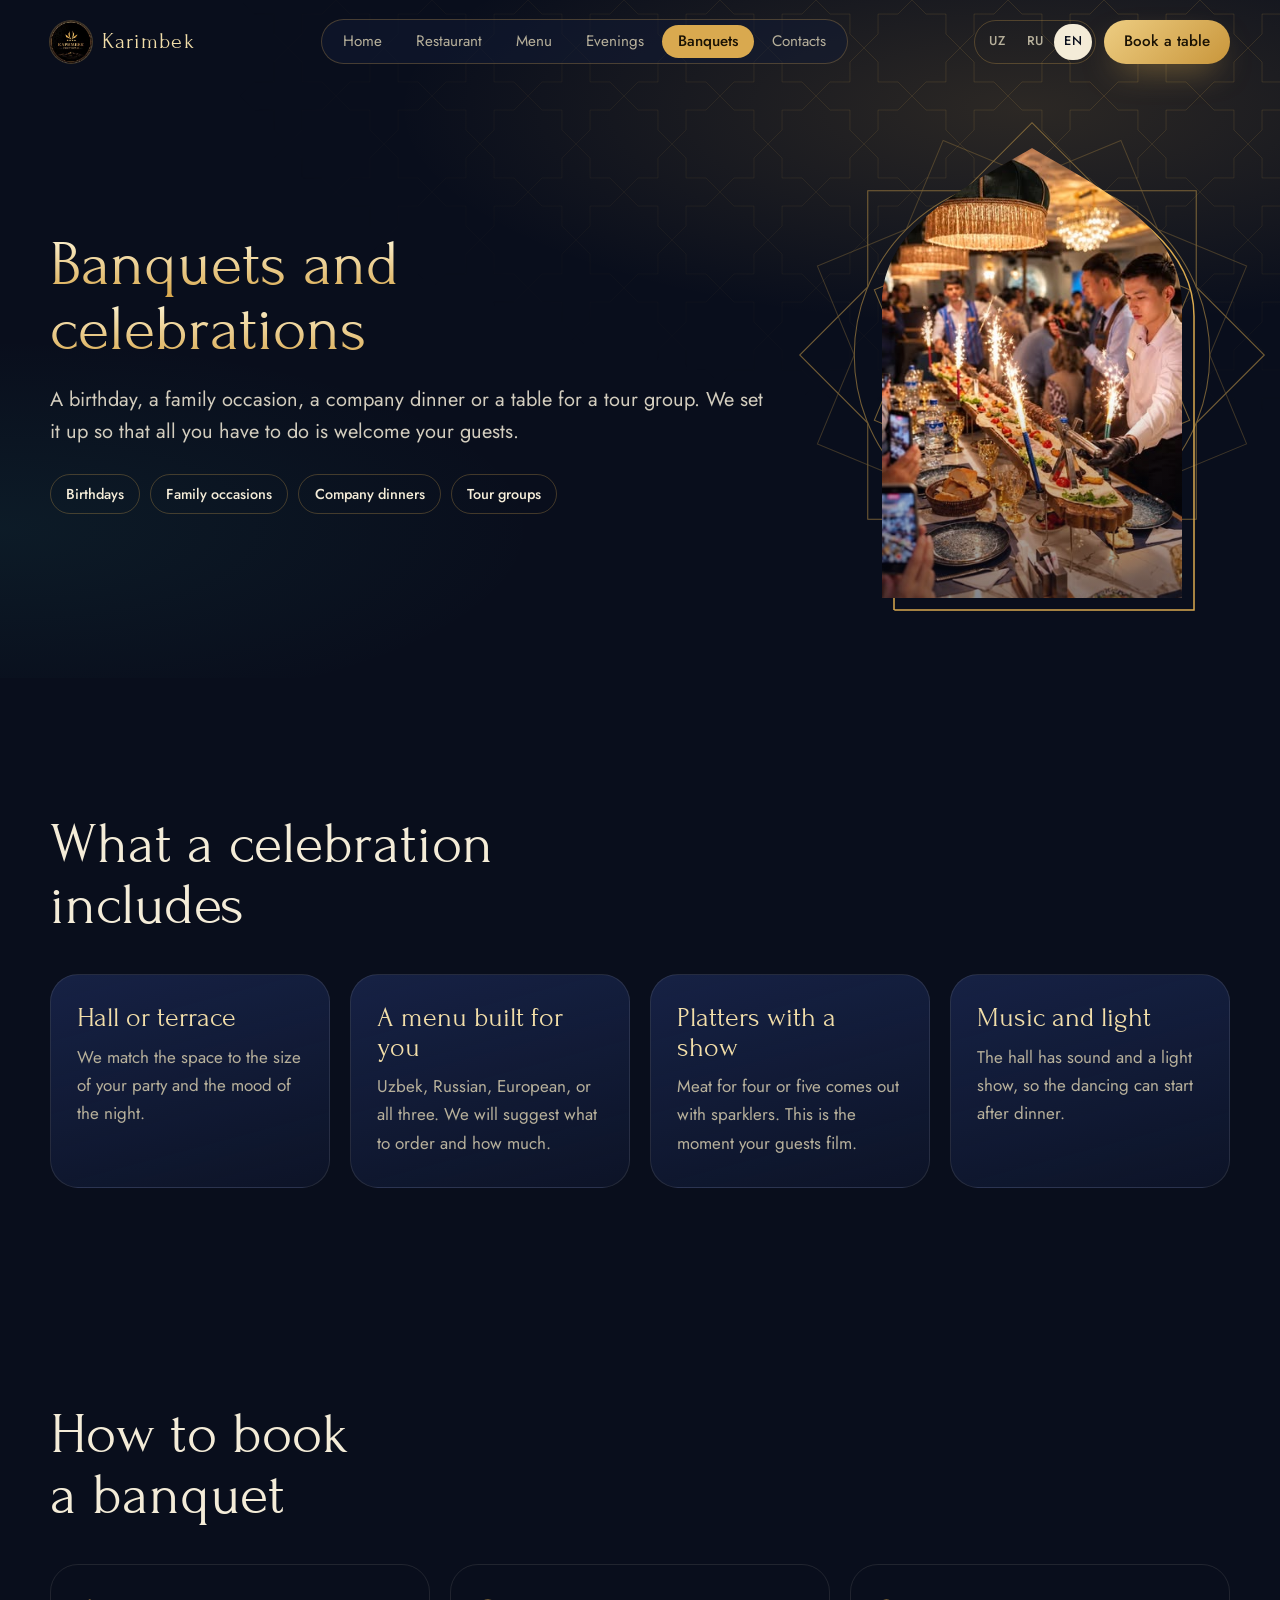
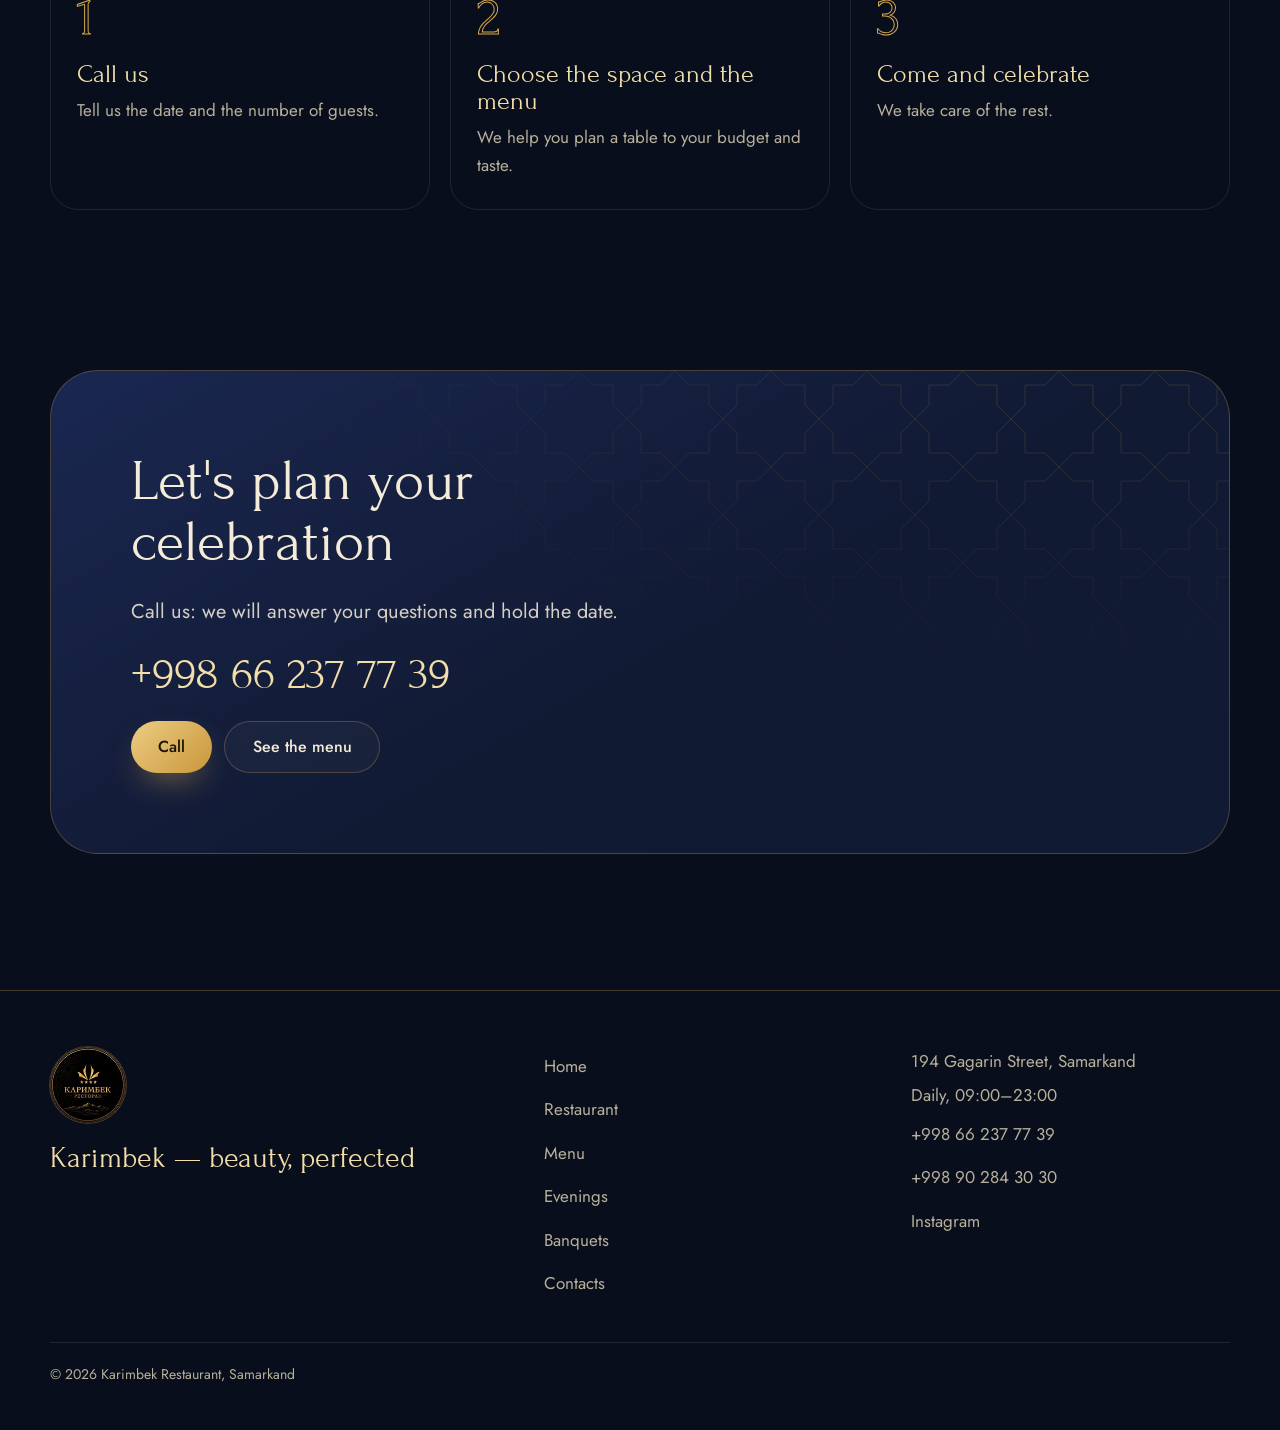
==== banquets.html @ 9d5e176d "Сайт ресторана Karimbek: демо-версия Шесть страниц на узбекском, русском и английском, анимации при " ====
<!doctype html>
<html lang="ru">
<head>
<meta charset="utf-8">
<meta name="viewport" content="width=device-width, initial-scale=1, viewport-fit=cover">
<title data-i18n="ban.title">Банкеты и праздники — Каримбек, Самарканд</title>
<meta name="description" content="Банкеты в ресторане «Каримбек» в Самарканде: дни рождения, семейные торжества, корпоративные ужины и столы для туристических групп. Зал или терраса, музыка и свет.">
<meta name="theme-color" content="#090E1C">
<meta name="robots" content="noindex, nofollow">
<link rel="icon" href="assets/img/logo.jpg">
<script>document.documentElement.classList.add('js');setTimeout(function(){document.documentElement.classList.add('ready')},1800)</script>
<link rel="preconnect" href="https://fonts.googleapis.com">
<link rel="preconnect" href="https://fonts.gstatic.com" crossorigin>
<link href="https://fonts.googleapis.com/css2?family=Forum&family=Jost:wght@400;500&display=swap" rel="stylesheet">
<link rel="stylesheet" href="assets/css/style.css">
</head>
<body data-page="banquets">
<div id="site-header"></div>

<main id="main">

  <section class="phero">
    <div class="pattern" aria-hidden="true"></div>
    <div class="wrap phero__grid">
      <div class="phero__copy">
        <h1 class="display display--sm" data-split data-i18n="ban.h1">Банкеты<br>и праздники</h1>
        <p class="lead" data-reveal="rise" style="--wait:300ms" data-i18n="ban.lead">День рождения, семейное торжество, корпоративный ужин или стол для туристической группы. Накроем так, чтобы вам осталось только принимать гостей.</p>
        <div class="chips" data-stagger>
          <span class="chip chip--line" data-reveal="pop" data-i18n="ban.o1">Дни рождения</span>
          <span class="chip chip--line" data-reveal="pop" data-i18n="ban.o2">Семейные торжества</span>
          <span class="chip chip--line" data-reveal="pop" data-i18n="ban.o3">Корпоративные ужины</span>
          <span class="chip chip--line" data-reveal="pop" data-i18n="ban.o4">Туристические группы</span>
        </div>
      </div>
      <div class="phero__art">
        <svg class="rosette" data-rosette data-spin="0.06" aria-hidden="true"></svg>
        <figure class="arch" data-reveal="arch">
          <div class="arch__clip"><img src="assets/img/feast.jpg" width="360" height="640" alt="Праздничный стол: длинное блюдо с мясом выносят с огнями" data-i18n-alt="alt.feast"></div>
          <svg class="arch__frame" viewBox="0 0 100 150" aria-hidden="true"><path pathLength="1" d="M0 150V52C0 26 28 13 50 0c22 13 50 26 50 52v98z"/></svg>
        </figure>
      </div>
    </div>
  </section>

  <section class="section">
    <div class="wrap">
      <h2 class="h2" data-split data-i18n="ban.w.h">Что входит<br>в праздник</h2>
      <div class="cards cards--4" data-stagger>
        <article class="card" data-reveal="rise">
          <h3 data-i18n="ban.w1t">Зал или терраса</h3>
          <p data-i18n="ban.w1d">Подберём место под размер компании и настроение вечера.</p>
        </article>
        <article class="card" data-reveal="rise">
          <h3 data-i18n="ban.w2t">Меню под вас</h3>
          <p data-i18n="ban.w2d">Узбекское, русское, европейское — или всё вместе. Посоветуем, чего и сколько заказать.</p>
        </article>
        <article class="card" data-reveal="rise">
          <h3 data-i18n="ban.w3t">Большие блюда с подачей</h3>
          <p data-i18n="ban.w3d">Мясо на 4–5 персон выносят с огнями — этот момент гости снимают на телефон.</p>
        </article>
        <article class="card" data-reveal="rise">
          <h3 data-i18n="ban.w4t">Музыка и свет</h3>
          <p data-i18n="ban.w4d">В зале есть звук и светомузыка, чтобы после ужина можно было танцевать.</p>
        </article>
      </div>
    </div>
  </section>

  <section class="section section--tight">
    <div class="wrap">
      <h2 class="h2" data-split data-i18n="ban.s.h">Как заказать<br>банкет</h2>
      <ol class="steps" data-stagger>
        <li data-reveal="rise"><h3 data-i18n="ban.s1t">Позвоните</h3><p data-i18n="ban.s1d">Назовите дату и число гостей.</p></li>
        <li data-reveal="rise"><h3 data-i18n="ban.s2t">Выберите зал и меню</h3><p data-i18n="ban.s2d">Поможем составить стол под ваш бюджет и вкус.</p></li>
        <li data-reveal="rise"><h3 data-i18n="ban.s3t">Приходите праздновать</h3><p data-i18n="ban.s3d">Остальное сделаем мы.</p></li>
      </ol>
    </div>
  </section>

  <section class="section section--tight">
    <div class="wrap">
      <div class="cta">
        <div class="pattern" aria-hidden="true"></div>
        <h2 class="h2" data-split data-i18n="ban.cta.h">Обсудим ваш<br>праздник</h2>
        <p class="lead" data-reveal="rise" data-i18n="ban.cta.p">Позвоните — ответим на вопросы и забронируем дату.</p>
        <a class="cta__tel" href="tel:+998662377739" data-reveal="rise">+998 66 237 77 39</a>
        <div class="btn-row" data-reveal="rise">
          <a class="btn btn--gold" href="tel:+998662377739" data-i18n="cta.call">Позвонить</a>
          <a class="btn btn--ghost" href="menu.html" data-i18n="cta.menu">Смотреть меню</a>
        </div>
      </div>
    </div>
  </section>

</main>

<div id="site-footer"></div>
<script src="assets/js/i18n.js"></script>
<script src="assets/js/main.js"></script>
</body>
</html>
---- assets/css/style.css ----
/* =====================================================
   Karimbek — ресторан в Самарканде
   Палитра: ночь Самарканда, лазурит, золото, слоновая кость
   Шрифты: Forum (заголовки, как в логотипе), Jost (текст)
   ===================================================== */

:root {
  --night: #090E1C;
  --lapis: #111A33;
  --lapis-2: #1A2750;
  --gold: #D9A94F;
  --gold-hi: #F2DEA9;
  --ivory: #F4ECD8;
  --muted: #B7B09B;
  --turq: #35B5AC;
  --rose: #C2457F;
  --ink: #1A1204;
  --line: rgba(217, 169, 79, .28);
  --hair: rgba(244, 236, 216, .1);

  --display: "Forum", "Times New Roman", Times, serif;
  --text: "Jost", system-ui, -apple-system, "Segoe UI", Roboto, sans-serif;
  --ease: cubic-bezier(.2, .7, .1, 1);

  --hdr: 68px;
  --gut: 20px;

  /* плитка «звезда и крест» — узор самаркандской майолики */
  --tile: url("data:image/svg+xml,%3Csvg xmlns='http://www.w3.org/2000/svg' width='96' height='96' viewBox='0 0 96 96'%3E%3Cpath d='M96 48 81.94 62.06V81.94H62.06L48 96 33.94 81.94H14.06V62.06L0 48 14.06 33.94V14.06H33.94L48 0 62.06 14.06H81.94V33.94Z' fill='none' stroke='%23D9A94F' stroke-opacity='.17'/%3E%3C/svg%3E");
  /* стрельчатая арка — маска для фотографий */
  --arch: url("data:image/svg+xml,%3Csvg xmlns='http://www.w3.org/2000/svg' viewBox='0 0 100 150' preserveAspectRatio='none'%3E%3Cpath d='M0 150V52C0 26 28 13 50 0c22 13 50 26 50 52v98z'/%3E%3C/svg%3E");
}

@media (min-width: 768px) {
  :root { --gut: 32px; --hdr: 84px; }
}

/* ---------- База ---------- */

*, *::before, *::after { box-sizing: border-box; }

html {
  -webkit-text-size-adjust: 100%;
  scroll-behavior: smooth;
  overflow-x: clip;
  background: var(--night);
}

body {
  margin: 0;
  overflow-x: clip;
  background: var(--night);
  color: var(--ivory);
  font: 400 1.0625rem/1.65 var(--text);
  -webkit-font-smoothing: antialiased;
}

img, svg { display: block; max-width: 100%; }
a { color: inherit; }
p { margin: 0; }
h1, h2, h3 { margin: 0; font-family: var(--display); font-weight: 400; line-height: 1.06; }
figure { margin: 0; }
button { font: inherit; }

:focus-visible { outline: 2px solid var(--gold-hi); outline-offset: 3px; border-radius: 4px; }

::selection { background: var(--gold); color: var(--ink); }

.wrap { width: min(100% - var(--gut) * 2, 1180px); margin-inline: auto; }

.skip {
  position: fixed; left: 12px; top: -80px; z-index: 200;
  padding: .7em 1.1em; border-radius: 999px;
  background: var(--gold); color: var(--ink); text-decoration: none; font-weight: 500;
  transition: top .25s;
}
.skip:focus { top: 12px; }

/* появление и уход страницы */
.js body { opacity: 0; }
.js.ready body { opacity: 1; transition: opacity .6s ease; }
.js.leaving body { opacity: 0; transition: opacity .24s ease; }

/* ---------- Типографика ---------- */

.display {
  font-size: clamp(2.3rem, 11vw, 5.5rem);
  line-height: 1.02;
  color: var(--gold-hi);
}
.display--sm { font-size: clamp(2.2rem, 9.6vw, 4.75rem); }

@media (min-width: 960px) {
  .display { font-size: clamp(3.6rem, 5.6vw, 5.5rem); }
  .display--sm { font-size: clamp(3.2rem, 5vw, 4.75rem); }
}

.display .w > span {
  background: linear-gradient(180deg, #FBEFCB 12%, #D9A94F 96%);
  -webkit-background-clip: text; background-clip: text;
  -webkit-text-fill-color: transparent; color: transparent;
}

.h2 { font-size: clamp(2rem, 6.4vw, 3.6rem); color: var(--ivory); }

.lead {
  max-width: 36em;
  font-size: clamp(1.06rem, 2.4vw, 1.25rem);
  line-height: 1.6;
  color: rgba(244, 236, 216, .86);
}

.prose { display: grid; gap: 1.1em; max-width: 38em; }
.prose p { color: rgba(244, 236, 216, .84); }

/* слова заголовков поднимаются из-под маски */
.w {
  display: inline-block; overflow: hidden; vertical-align: top; max-width: 100%;
  padding: .12em .06em .18em; margin: -.12em -.06em -.18em;
}
.w > span { display: inline-block; }
.js [data-split] .w > span {
  transform: translateY(115%);
  transition: transform 1s var(--ease);
  transition-delay: calc(var(--i, 0) * 70ms + var(--wait, 0ms));
}
.js [data-split].is-in .w > span { transform: none; }

/* ---------- Кнопки ---------- */

.btn {
  position: relative; isolation: isolate; overflow: hidden;
  display: inline-flex; align-items: center; justify-content: center; gap: .6em;
  min-height: 52px; padding: 0 1.7em;
  border: 0; border-radius: 999px;
  font: 500 1rem/1 var(--text); text-decoration: none; white-space: nowrap;
  cursor: pointer;
  transition: scale .2s var(--ease), box-shadow .4s, border-color .3s, color .3s;
}
.btn:active { scale: .96; }
.btn svg { flex: none; }

/* блик, который пробегает по кнопке */
.btn::after {
  content: ""; position: absolute; inset: 0; z-index: -1;
  background: linear-gradient(110deg, transparent 32%, rgba(255, 255, 255, .6) 50%, transparent 68%);
  transform: translateX(-130%);
}
.btn:hover::after, .btn:focus-visible::after { animation: sheen .8s var(--ease); }
.is-in > .btn::after, .btn.is-in::after { animation: sheen 1.1s .5s var(--ease); }
.btn--pulse::after { animation: sheen 4.5s 2s var(--ease) infinite; }
@keyframes sheen {
  0% { transform: translateX(-130%); }
  35%, 100% { transform: translateX(130%); }
}

.btn--gold {
  background: linear-gradient(135deg, #EDCD82, #C9963B);
  color: var(--ink);
  box-shadow: 0 14px 34px -14px rgba(217, 169, 79, .75);
}
.btn--gold:hover { box-shadow: 0 18px 40px -12px rgba(217, 169, 79, .9); }

.btn--ghost {
  border: 1px solid var(--line);
  background: rgba(244, 236, 216, .03);
  color: var(--ivory);
}
.btn--ghost::after { background: linear-gradient(110deg, transparent 32%, rgba(217, 169, 79, .35) 50%, transparent 68%); }
.btn--ghost:hover { border-color: var(--gold); color: var(--gold-hi); }

.btn-row { display: flex; flex-wrap: wrap; gap: 12px; }

.go {
  display: grid; place-items: center; flex: none;
  width: 34px; height: 34px; border-radius: 50%;
  background: var(--ink); color: var(--gold-hi);
  transition: rotate .45s var(--ease), background-color .3s, color .3s;
}
a:hover > .go, a:hover .tile__label .go, a:focus-visible .go { rotate: 45deg; }

/* ---------- Чипы ---------- */

.chip {
  display: inline-flex; align-items: center; gap: .55em;
  min-height: 40px; padding: 0 1.05em;
  border-radius: 999px;
  background: rgba(244, 236, 216, .95); color: var(--ink);
  font: 500 .9rem/1 var(--text); white-space: nowrap;
  box-shadow: 0 16px 32px -16px rgba(0, 0, 0, .8);
}
.chip--line {
  background: none; color: var(--ivory); box-shadow: none;
  border: 1px solid var(--line);
}
.chips { display: flex; flex-wrap: wrap; gap: 10px; }

.status {
  display: inline-flex; align-items: center; gap: .65em;
  padding: .5em 1.05em .5em .85em;
  border: 1px solid var(--line); border-radius: 999px;
  font-size: .92rem; line-height: 1.3; color: var(--gold-hi);
}
.status__dot {
  flex: none; width: 8px; height: 8px; border-radius: 50%;
  background: var(--turq);
  animation: ping 2.2s infinite;
}
.status.is-closed .status__dot { background: var(--muted); animation: none; }
@keyframes ping {
  0% { box-shadow: 0 0 0 0 rgba(53, 181, 172, .65); }
  70%, 100% { box-shadow: 0 0 0 10px rgba(53, 181, 172, 0); }
}

/* ---------- Орнамент ---------- */

.pattern {
  position: absolute; inset: 0; z-index: -1; pointer-events: none;
  background-image: var(--tile); background-size: 96px 96px;
  -webkit-mask-image: radial-gradient(110% 85% at 88% 8%, #000 0%, transparent 64%);
  mask-image: radial-gradient(110% 85% at 88% 8%, #000 0%, transparent 64%);
}
.pattern--left {
  -webkit-mask-image: radial-gradient(100% 100% at 0% 100%, #000 0%, transparent 62%);
  mask-image: radial-gradient(100% 100% at 0% 100%, #000 0%, transparent 62%);
}

.rosette {
  position: absolute; left: 50%; top: 46%; z-index: -1;
  width: 158%; max-width: none; aspect-ratio: 1;
  translate: -50% -50%;
  color: var(--gold); opacity: .5;
  will-change: rotate;
}

/* ---------- Арка ---------- */

.arch { position: relative; isolation: isolate; aspect-ratio: 100 / 150; }
.arch__clip {
  position: relative; height: 100%;
  -webkit-mask: var(--arch) center / 100% 100% no-repeat;
  mask: var(--arch) center / 100% 100% no-repeat;
  background: var(--lapis);
}
.arch__clip img { width: 100%; height: 100%; object-fit: cover; }
.arch__clip::after {
  content: ""; position: absolute; inset: 0;
  background: linear-gradient(180deg, rgba(9, 14, 28, 0) 55%, rgba(9, 14, 28, .5));
}
.arch__frame {
  position: absolute; inset: 0; z-index: -1;
  width: 100%; height: 100%; overflow: visible;
  fill: none; stroke: var(--gold); stroke-width: .5;
  transform: translate(12px, 12px);
}
.arch__frame path { stroke-dasharray: 1; }

.js [data-reveal="arch"] .arch__clip { clip-path: inset(100% 0 0 0); transition: clip-path 1.2s var(--ease); }
.js [data-reveal="arch"] .arch__clip img { transform: scale(1.2); transition: transform 1.8s var(--ease); }
.js [data-reveal="arch"] .arch__frame path { stroke-dashoffset: 1; transition: stroke-dashoffset 1.6s .35s var(--ease); }
.js [data-reveal="arch"].is-in .arch__clip { clip-path: inset(0); }
.js [data-reveal="arch"].is-in .arch__clip img { transform: none; }
.js [data-reveal="arch"].is-in .arch__frame path { stroke-dashoffset: 0; }

/* ---------- Появление при прокрутке ---------- */

.js [data-reveal="rise"] {
  opacity: 0; transform: translateY(34px);
  transition: opacity .9s var(--ease), transform .9s var(--ease);
  transition-delay: calc(var(--i, 0) * 90ms + var(--wait, 0ms));
}
.js [data-reveal="zoom"] {
  opacity: 0; transform: scale(.9);
  transition: opacity .9s var(--ease), transform 1.1s var(--ease);
  transition-delay: calc(var(--i, 0) * 110ms + var(--wait, 0ms));
}
.js [data-reveal="pop"] {
  opacity: 0; transform: scale(.6);
  transition: opacity .5s var(--ease), transform .7s cubic-bezier(.3, 1.5, .5, 1);
  transition-delay: calc(var(--i, 0) * 140ms + var(--wait, 0ms));
}
.js [data-reveal="rise"].is-in,
.js [data-reveal="zoom"].is-in,
.js [data-reveal="pop"].is-in { opacity: 1; transform: none; }

/* строка: золотая линия прочерчивается, текст поднимается */
[data-reveal="row"] { position: relative; }
[data-reveal="row"]::before {
  content: ""; position: absolute; inset: 0 0 auto 0; height: 1px;
  background: var(--line); transform-origin: left;
}
.js [data-reveal="row"]::before {
  transform: scaleX(0);
  transition: transform 1.2s var(--ease);
  transition-delay: calc(var(--i, 0) * 80ms);
}
.js [data-reveal="row"] > * {
  opacity: 0; transform: translateY(18px);
  transition: opacity .8s var(--ease), transform .8s var(--ease);
  transition-delay: calc(var(--i, 0) * 80ms + 140ms);
}
.js [data-reveal="row"].is-in::before { transform: scaleX(1); }
.js [data-reveal="row"].is-in > * { opacity: 1; transform: none; }

/* ---------- Шапка ---------- */

.progress {
  position: fixed; inset: 0 0 auto 0; z-index: 120; height: 2px;
  background: linear-gradient(90deg, var(--gold), var(--gold-hi));
  transform-origin: left; transform: scaleX(0);
}

.hdr {
  position: fixed; inset: 0 0 auto 0; z-index: 100; height: var(--hdr);
  border-bottom: 1px solid transparent;
  transition: background-color .4s, border-color .4s;
}
.hdr.is-stuck, .menu-open .hdr {
  background: rgba(9, 14, 28, .82);
  -webkit-backdrop-filter: blur(14px); backdrop-filter: blur(14px);
  border-bottom-color: var(--hair);
}
.hdr__in { height: 100%; display: flex; align-items: center; justify-content: space-between; gap: 10px; }

.brand { display: flex; align-items: center; gap: 10px; text-decoration: none; color: var(--gold-hi); }
.brand img { width: 42px; height: 42px; border-radius: 50%; box-shadow: 0 0 0 1px var(--line); }
.brand__name { font: 400 1.35rem/1 var(--display); letter-spacing: .05em; }
@media (max-width: 359px) { .brand__name { display: none; } }

.nav { display: none; }
@media (min-width: 1080px) {
  .nav {
    display: flex; gap: 2px; padding: 5px;
    border: 1px solid var(--line); border-radius: 999px;
    background: rgba(17, 26, 51, .55);
  }
  .nav a {
    padding: .6em 1.05em; border-radius: 999px;
    font-size: .95rem; line-height: 1; text-decoration: none; color: var(--muted);
    transition: color .3s, background-color .3s;
  }
  .nav a:hover { color: var(--ivory); }
  .nav a[aria-current="page"] { background: var(--gold); color: var(--ink); font-weight: 500; }
}

.hdr__tools { display: flex; align-items: center; gap: 8px; }
.hdr__cta { display: none; min-height: 44px; padding-inline: 1.3em; font-size: .95rem; }
@media (min-width: 1080px) { .hdr__cta { display: inline-flex; } }

.lang { display: flex; padding: 3px; border: 1px solid var(--line); border-radius: 999px; }
.lang button {
  min-width: 38px; height: 36px; padding: 0 .4em;
  border: 0; border-radius: 999px; background: none; color: var(--muted);
  font: 500 .8rem/1 var(--text); letter-spacing: .05em; cursor: pointer;
  transition: background-color .3s, color .3s;
}
.lang button:hover { color: var(--ivory); }
.lang button[aria-pressed="true"] { background: var(--ivory); color: var(--night); }

.burger {
  display: grid; place-items: center;
  width: 44px; height: 44px; border-radius: 50%;
  border: 1px solid var(--line); background: none; color: var(--ivory); cursor: pointer;
}
.burger i { grid-area: 1 / 1; display: block; width: 18px; height: 1.5px; background: currentColor; transition: transform .45s var(--ease); }
.burger i:first-child { transform: translateY(-4px); }
.burger i:last-child { transform: translateY(4px); }
.menu-open .burger i:first-child { transform: rotate(45deg); }
.menu-open .burger i:last-child { transform: rotate(-45deg); }
@media (min-width: 1080px) { .burger { display: none; } }

/* мобильное меню */
.menu {
  position: fixed; inset: 0; z-index: 95; isolation: isolate;
  display: grid; align-content: center; gap: 36px;
  padding: calc(var(--hdr) + 24px) var(--gut) 40px;
  background: var(--night);
  opacity: 0; visibility: hidden;
  transition: opacity .4s, visibility 0s .4s;
  overflow-y: auto;
}
.menu.is-open { opacity: 1; visibility: visible; transition: opacity .4s, visibility 0s; }
.menu__nav { display: grid; }
.menu__nav a {
  padding: .22em 0;
  font: 400 clamp(2rem, 9.5vw, 3rem)/1.15 var(--display); text-decoration: none; color: var(--ivory);
  opacity: 0; transform: translateY(26px);
  transition: opacity .5s var(--ease), transform .6s var(--ease), color .3s;
}
.menu__nav a[aria-current="page"] { color: var(--gold); }
.menu.is-open .menu__nav a { opacity: 1; transform: none; transition-delay: calc(var(--i) * 55ms + 120ms); }
.menu__foot { display: grid; gap: 14px; justify-items: start; color: var(--muted); font-size: .95rem; }
html.menu-open { overflow: hidden; }

/* нижняя панель на телефоне */
.dock {
  position: fixed; left: 12px; right: 12px; bottom: calc(12px + env(safe-area-inset-bottom)); z-index: 90;
  display: flex; gap: 8px; padding: 7px;
  border: 1px solid var(--line); border-radius: 999px;
  background: rgba(17, 26, 51, .88);
  -webkit-backdrop-filter: blur(14px); backdrop-filter: blur(14px);
  transform: translateY(160%);
  transition: transform .6s var(--ease);
}
.dock.is-on { transform: none; }
.menu-open .dock { transform: translateY(160%); }
.dock .btn { flex: 1; min-height: 48px; padding-inline: .8em; font-size: .95rem; }
@media (min-width: 768px) { .dock { display: none; } }

/* ---------- Первый экран (главная) ---------- */

.hero { position: relative; isolation: isolate; padding: calc(var(--hdr) + 24px) 0 52px; }
.hero::before, .phero::before {
  content: ""; position: absolute; inset: 0; z-index: -2; pointer-events: none;
  background:
    radial-gradient(70% 46% at 80% 16%, rgba(217, 169, 79, .17), transparent 70%),
    radial-gradient(60% 40% at 0% 78%, rgba(53, 181, 172, .08), transparent 70%);
}
.hero__grid { display: grid; gap: 52px; }
.hero__copy { display: grid; gap: 22px; justify-items: start; }
.hero__art { position: relative; justify-self: center; width: min(70vw, 300px); }

.chip--float { position: absolute; z-index: 2; }
.chip--a { left: -14%; top: 30%; }
.chip--b { right: -16%; bottom: 13%; }

.vert { display: none; }

@media (min-width: 960px) {
  .hero { padding-top: calc(var(--hdr) + 56px); padding-bottom: 80px; }
  .hero__grid { grid-template-columns: 1.3fr .7fr; align-items: center; gap: 48px; }
  .hero__copy { gap: 28px; }
  .hero__art { width: min(100%, 330px); }
  .chip--a { left: -34%; }
  .chip--b { right: -8%; }
}
@media (min-width: 1340px) {
  .vert {
    display: block; position: absolute; right: -104px; top: 50%;
    writing-mode: vertical-rl; translate: 0 -50%;
    font: 400 3.2rem/1 var(--display); letter-spacing: .14em;
    color: transparent; -webkit-text-stroke: 1px rgba(217, 169, 79, .55);
  }
}

/* три карточки под заголовком */
.trio {
  display: grid; grid-auto-flow: column; grid-auto-columns: minmax(150px, 44%); gap: 12px;
  margin: 48px calc(var(--gut) * -1) 0; padding: 0 var(--gut) 6px;
  overflow-x: auto; overflow-y: hidden; scroll-snap-type: x mandatory; scrollbar-width: none;
}
.trio::-webkit-scrollbar { display: none; }
.tile {
  position: relative; display: block; aspect-ratio: 4 / 5;
  border-radius: 26px; overflow: hidden; scroll-snap-align: start;
  background: var(--lapis); text-decoration: none;
}
.tile img { width: 100%; height: 100%; object-fit: cover; transition: scale 1.4s var(--ease); }
.tile:hover img { scale: 1.07; }
.tile::after { content: ""; position: absolute; inset: 0; background: linear-gradient(180deg, transparent 45%, rgba(9, 14, 28, .78)); }
.tile__label {
  position: absolute; left: 9px; right: 9px; bottom: 9px; z-index: 1;
  display: flex; align-items: center; justify-content: space-between; gap: 8px;
  min-height: 46px; padding: 0 6px 0 16px; border-radius: 999px;
  background: rgba(244, 236, 216, .96); color: var(--ink);
  font: 500 .95rem/1 var(--text);
}
@media (min-width: 768px) {
  .trio {
    grid-auto-flow: initial; grid-template-columns: repeat(3, 1fr); gap: 16px;
    max-width: 660px; margin: 64px 0 0; padding: 0; overflow: visible;
  }
}

/* ---------- Секции ---------- */

.section { position: relative; isolation: isolate; padding-block: clamp(72px, 11vw, 136px); }
.section--tight { padding-block: clamp(40px, 7vw, 80px); }

.two { display: grid; gap: 28px; }
@media (min-width: 900px) { .two { grid-template-columns: 1fr 1fr; gap: 72px; align-items: start; } }

/* бегущая лента кухонь — движется вместе с прокруткой */
.band {
  overflow: hidden; margin-top: clamp(56px, 9vw, 104px);
  padding-block: clamp(22px, 4.5vw, 44px);
  border-block: 1px solid var(--line);
}
.band__row {
  display: flex; width: max-content;
  font: 400 clamp(2.3rem, 9vw, 5.25rem)/1.12 var(--display); white-space: nowrap;
  translate: calc(var(--p, 0) * -22%) 0;
  will-change: translate;
}
.band__row--rev { translate: calc(-24% + var(--p, 0) * 22%) 0; }
.band__set { display: flex; align-items: center; gap: .42em; padding-right: .42em; }
.band__set span { color: var(--gold-hi); }
.band__set .o { color: transparent; -webkit-text-stroke: 1px var(--gold); }
.star {
  position: relative; flex: none; display: inline-block;
  width: .2em; height: .2em; background: var(--gold);
}
.star::after { content: ""; position: absolute; inset: 0; background: inherit; transform: rotate(45deg); }

/* блюда */
.food__grid { display: grid; gap: 48px; }
.food__art { width: min(62vw, 290px); justify-self: center; }
@media (min-width: 900px) {
  .food__grid { grid-template-columns: .75fr 1.25fr; gap: 88px; align-items: center; }
  .food__art { width: min(100%, 330px); }
}

.rows { list-style: none; margin: 30px 0 34px; padding: 0; }
.rows > * { padding: 22px 0; }
.rows > *:last-child { border-bottom: 1px solid var(--line); }
.rows h3 { margin-bottom: .32em; font-size: clamp(1.45rem, 4.4vw, 1.9rem); color: var(--gold-hi); }
.rows p { max-width: 34em; color: var(--muted); }

/* вечерняя сцена */
.stage {
  position: relative; isolation: isolate; overflow: hidden;
  display: grid; gap: 34px;
  padding: clamp(28px, 6vw, 76px);
  border: 1px solid var(--line); border-radius: clamp(28px, 5vw, 48px);
  background: linear-gradient(160deg, #17234C, #0C1330 62%);
}
.stage__body { display: grid; gap: 22px; justify-items: start; }
.stage__photo { width: 100%; max-width: 380px; aspect-ratio: 5 / 4; border-radius: 26px; overflow: hidden; justify-self: center; border: 1px solid var(--line); }
.stage__photo { position: relative; }
.stage__photo img { position: absolute; inset: 0; width: 100%; height: 100%; object-fit: cover; object-position: 50% 100%; }
@media (min-width: 900px) { .stage { grid-template-columns: 1.15fr .85fr; align-items: center; gap: 56px; } }

.lights { position: absolute; inset: 0; z-index: -1; overflow: hidden; pointer-events: none; }
.lights i {
  position: absolute; width: 70%; aspect-ratio: 1; border-radius: 50%;
  mix-blend-mode: screen; opacity: .75;
  animation: drift 9s ease-in-out infinite alternate;
  animation-play-state: paused;
}
.lights i:nth-child(1) { left: -22%; top: -38%; background: radial-gradient(circle, rgba(53, 181, 172, .55), transparent 66%); }
.lights i:nth-child(2) { right: -26%; top: -6%; background: radial-gradient(circle, rgba(194, 69, 127, .5), transparent 66%); animation-duration: 12s; animation-delay: -4s; }
.lights i:nth-child(3) { left: 18%; bottom: -52%; background: radial-gradient(circle, rgba(217, 169, 79, .45), transparent 66%); animation-duration: 14s; animation-delay: -7s; }
@keyframes drift {
  from { transform: translate(-6%, -4%) scale(.9); }
  to { transform: translate(16%, 12%) scale(1.25); }
}

.eq { display: flex; align-items: flex-end; gap: 5px; height: 54px; }
.eq i {
  width: 5px; height: 100%; border-radius: 3px;
  background: linear-gradient(var(--gold-hi), var(--gold));
  transform-origin: 50% 100%; transform: scaleY(.18);
  animation: eq var(--d, 900ms) ease-in-out var(--l, 0ms) infinite alternate;
  animation-play-state: paused;
}
@keyframes eq { to { transform: scaleY(1); } }
.eq--mini { height: 14px; gap: 2px; }
.eq--mini i { width: 2.5px; background: var(--ink); }
.eq--big { height: clamp(90px, 22vw, 150px); gap: clamp(4px, 1.2vw, 8px); }
.eq--big i { width: clamp(5px, 1.5vw, 9px); }

.is-live .lights i, .is-live .eq i, .is-live.eq i { animation-play-state: running; }

/* карточки */
.cards { display: grid; gap: 14px; margin-top: 38px; }
@media (min-width: 768px) {
  .cards { grid-template-columns: repeat(3, 1fr); gap: 20px; }
  .cards--4 { grid-template-columns: repeat(2, 1fr); }
}
@media (min-width: 1100px) { .cards--4 { grid-template-columns: repeat(4, 1fr); } }

.card {
  position: relative; overflow: hidden;
  display: grid; gap: 10px; align-content: start;
  padding: 28px 26px 30px;
  border: 1px solid var(--hair); border-radius: 28px;
  background: linear-gradient(165deg, rgba(26, 39, 80, .78), rgba(17, 26, 51, .5));
  color: inherit; text-decoration: none;
  transition: border-color .4s, translate .5s var(--ease), opacity .9s var(--ease), transform .9s var(--ease);
}
.js .card[data-reveal] {
  transition: border-color .4s, translate .5s var(--ease), opacity .9s var(--ease), transform .9s var(--ease);
  transition-delay: 0s, 0s, calc(var(--i, 0) * 90ms), calc(var(--i, 0) * 90ms);
}
.card:hover { border-color: var(--line); }
a.card:hover { translate: 0 -5px; }
.card h3 { font-size: clamp(1.5rem, 4.4vw, 1.75rem); color: var(--gold-hi); }
.card p { color: var(--muted); }
.card__ico { width: 40px; height: 40px; margin-bottom: 10px; color: var(--gold); }
.card > .go { position: absolute; right: 18px; top: 18px; background: var(--gold); color: var(--ink); }

/* факты: адрес, часы, телефон */
.facts { margin: 0; display: grid; }
.facts > div { display: grid; gap: 4px; padding: 20px 0; }
.facts > div:last-child { border-bottom: 1px solid var(--line); }
.facts dt { font-size: .92rem; color: var(--muted); }
.facts dd { margin: 0; font: 400 clamp(1.35rem, 4.2vw, 1.8rem)/1.25 var(--display); color: var(--ivory); }
.facts dd small { display: block; margin-top: .35em; font: 400 1rem/1.5 var(--text); color: var(--muted); }
.facts a { text-decoration: none; transition: color .3s; }
.facts a:hover { color: var(--gold); }

.visit__grid { display: grid; gap: 40px; }
.visit__lead { display: grid; gap: 26px; justify-items: start; }
@media (min-width: 900px) { .visit__grid { grid-template-columns: 1fr 1fr; gap: 72px; align-items: center; } }

/* приглашение */
.cta {
  position: relative; isolation: isolate; overflow: hidden;
  display: grid; gap: 22px; justify-items: start;
  padding: clamp(30px, 7vw, 80px);
  border: 1px solid var(--line); border-radius: clamp(28px, 5vw, 48px);
  background: linear-gradient(150deg, var(--lapis-2), var(--lapis) 55%);
  scroll-margin-top: calc(var(--hdr) + 20px);
}
.cta__tel { font: 400 clamp(1.7rem, 6.4vw, 2.8rem)/1.1 var(--display); color: var(--gold-hi); text-decoration: none; }
.cta__tel:hover { color: var(--gold); }

/* ---------- Внутренние страницы ---------- */

.phero { position: relative; isolation: isolate; padding: calc(var(--hdr) + 36px) 0 clamp(36px, 7vw, 80px); }
.phero__grid { display: grid; gap: 48px; }
.phero__copy { display: grid; gap: 22px; justify-items: start; }
.phero__art { position: relative; justify-self: center; width: min(58vw, 260px); }
@media (min-width: 960px) {
  .phero { padding-top: calc(var(--hdr) + 64px); }
  .phero__grid { grid-template-columns: 1.3fr .7fr; align-items: center; }
  .phero__art { width: min(100%, 300px); }
}

.medal { position: relative; isolation: isolate; aspect-ratio: 1; display: grid; place-items: center; margin-block: 12%; }
.medal img { width: 58%; height: auto; aspect-ratio: 1; border-radius: 50%; box-shadow: 0 0 0 1px var(--line), 0 0 80px rgba(217, 169, 79, .28); }
.medal .rosette { top: 50%; width: 150%; opacity: .6; }

/* текст, который «загорается» по мере прокрутки */
.scrub { max-width: 21em; font: 400 clamp(1.7rem, 6.2vw, 3.4rem)/1.2 var(--display); color: var(--ivory); }
.js .scrub .sw { opacity: .2; transition: opacity .5s, color .5s; }
.js .scrub .sw.on { opacity: 1; color: var(--gold-hi); }

/* меню */
.mnav {
  position: sticky; top: var(--hdr); z-index: 40;
  padding: 10px 0 20px;
  background: linear-gradient(var(--night) 72%, rgba(9, 14, 28, 0));
}
.mnav__in {
  display: flex; gap: 8px; overflow-x: auto; scrollbar-width: none;
  padding-inline: max(var(--gut), calc((100% - 1180px) / 2));
}
.mnav__in::-webkit-scrollbar { display: none; }
.mnav a {
  flex: none; display: inline-flex; align-items: center;
  min-height: 42px; padding: 0 1.1em;
  border: 1px solid var(--line); border-radius: 999px;
  font-size: .95rem; text-decoration: none; white-space: nowrap; color: var(--ivory);
  transition: background-color .35s, color .35s, border-color .35s;
}
.mnav a.is-on { background: var(--gold); border-color: var(--gold); color: var(--ink); font-weight: 500; }

.mcat { display: grid; gap: 22px; padding-block: clamp(36px, 6vw, 64px); scroll-margin-top: calc(var(--hdr) + 72px); }
.mcat__head { display: grid; gap: 12px; align-content: start; }
.mcat__head h2 { font-size: clamp(1.9rem, 5.8vw, 3rem); color: var(--gold-hi); }
.mcat__head p { max-width: 26em; color: var(--muted); }
.mcat__art { width: min(52vw, 220px); margin-top: 14px; }
@media (min-width: 900px) {
  .mcat { grid-template-columns: .9fr 1.1fr; gap: 72px; }
  .mcat__head { position: sticky; top: calc(var(--hdr) + 92px); align-self: start; }
}
.dishes { list-style: none; margin: 0; padding: 0; }
.dishes li { padding: 17px 0; font: 400 clamp(1.25rem, 3.8vw, 1.55rem)/1.25 var(--display); }
.dishes li:last-child { border-bottom: 1px solid var(--line); }
.dishes span { display: block; }

.note { max-width: 40em; color: var(--muted); }

/* вечера */
.phero--show { overflow: hidden; }
.phero--show .lights i { width: 90%; }
@media (min-width: 900px) { .phero--show .lights i { width: 46%; } }

.feat { display: grid; gap: 26px; padding-block: clamp(32px, 6vw, 64px); align-items: center; }
.feat__body { display: grid; gap: 16px; }
.feat h2 { font-size: clamp(1.9rem, 5.8vw, 3rem); color: var(--gold-hi); }
.feat p { max-width: 32em; color: rgba(244, 236, 216, .84); }
.feat__art {
  position: relative; isolation: isolate; overflow: hidden;
  display: grid; place-items: center;
  aspect-ratio: 16 / 10;
  border: 1px solid var(--hair); border-radius: 32px;
  background: linear-gradient(160deg, #17234C, #0C1330 70%);
}
.feat__art .rosette { top: 50%; width: 92%; opacity: .8; }
.feat__art img { position: absolute; inset: 0; width: 100%; height: 100%; object-fit: cover; object-position: 50% 100%; }
.feat__art--photo { max-width: 400px; width: 100%; justify-self: center; aspect-ratio: 5 / 4; }
@media (min-width: 900px) {
  .feat { grid-template-columns: 1fr 1fr; gap: 80px; }
  .feat:nth-of-type(even) .feat__art { order: 2; }
}

/* лучи света */
.beams { position: absolute; inset: -40%; z-index: -1; animation: sweep 14s linear infinite; animation-play-state: paused;
  background: conic-gradient(from 0deg, transparent 0 8%, rgba(53, 181, 172, .32) 11%, transparent 15% 30%, rgba(194, 69, 127, .3) 34%, transparent 38% 55%, rgba(217, 169, 79, .34) 59%, transparent 63% 80%, rgba(53, 181, 172, .26) 84%, transparent 88%); }
.is-live .beams { animation-play-state: running; }
@keyframes sweep { to { transform: rotate(360deg); } }

/* банкеты: шаги */
.steps { counter-reset: step; list-style: none; display: grid; gap: 14px; margin: 38px 0 0; padding: 0; }
@media (min-width: 860px) { .steps { grid-template-columns: repeat(3, 1fr); gap: 20px; } }
.steps li { counter-increment: step; display: grid; gap: 8px; align-content: start; padding: 26px 26px 30px; border: 1px solid var(--hair); border-radius: 28px; }
.steps li::before {
  content: counter(step);
  font: 400 3.4rem/1 var(--display);
  color: transparent; -webkit-text-stroke: 1px var(--gold);
  margin-bottom: 8px;
}
.steps h3 { font-size: 1.6rem; color: var(--gold-hi); }
.steps p { color: var(--muted); }

/* ---------- Подвал ---------- */

.ftr { margin-top: clamp(24px, 5vw, 56px); padding: 56px 0 calc(112px + env(safe-area-inset-bottom)); border-top: 1px solid var(--line); }
@media (min-width: 768px) { .ftr { padding-bottom: 44px; } }
.ftr__grid { display: grid; gap: 36px; }
@media (min-width: 860px) { .ftr__grid { grid-template-columns: 1.4fr 1fr 1fr; gap: 48px; } }
.ftr__brand { display: grid; gap: 18px; justify-items: start; align-content: start; }
.ftr__brand img { width: 76px; height: 76px; border-radius: 50%; box-shadow: 0 0 0 1px var(--line); }
.ftr__tag { font: 400 clamp(1.5rem, 5vw, 1.9rem)/1.15 var(--display); color: var(--gold-hi); }
.ftr__col { display: grid; gap: 6px; align-content: start; color: var(--muted); }
.ftr__col a { padding: .28em 0; text-decoration: none; transition: color .3s; }
.ftr__col a:hover { color: var(--gold-hi); }
.ftr__fine { margin-top: 40px; padding-top: 20px; border-top: 1px solid var(--hair); font-size: .875rem; color: var(--muted); }

/* ---------- Меньше движения ---------- */

@media (prefers-reduced-motion: reduce) {
  html { scroll-behavior: auto; }
  *, *::before, *::after {
    animation-duration: .01ms !important; animation-iteration-count: 1 !important;
    transition-duration: .01ms !important; transition-delay: 0s !important;
  }
}

/* ---------- Дополнения ---------- */

@media (min-width: 900px) {
  .food__grid--flip { grid-template-columns: 1.25fr .75fr; }
  .food__grid--flip .food__art { order: 2; }
  .visit__grid:has(.cta) { align-items: start; }
}
.facts dd { overflow-wrap: anywhere; }
.phero .chips { margin-top: 4px; }
.prose .h2 { margin-bottom: .2em; }
/* свет на первом экране «Вечеров» мягко гаснет книзу, без резкой границы */
.phero--show .lights {
  -webkit-mask-image: linear-gradient(#000 45%, transparent 96%);
  mask-image: linear-gradient(#000 45%, transparent 96%);
}
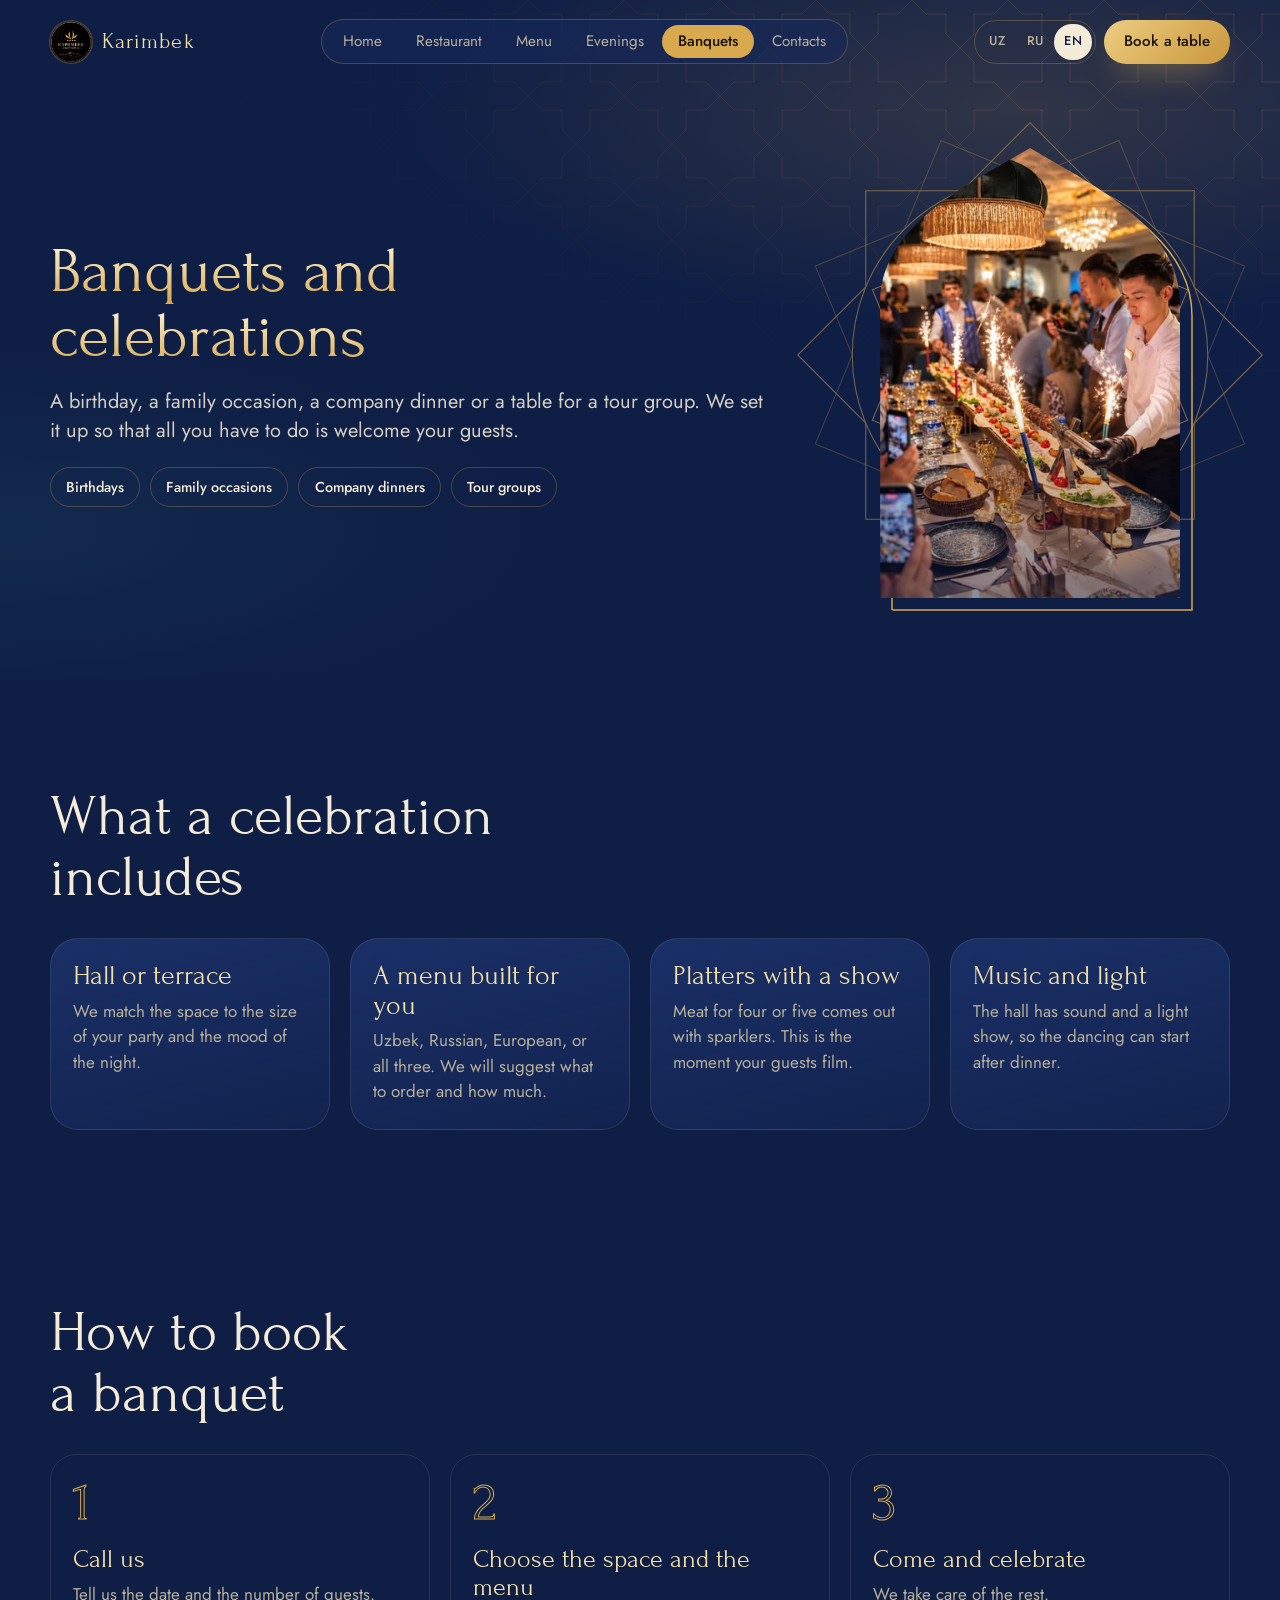
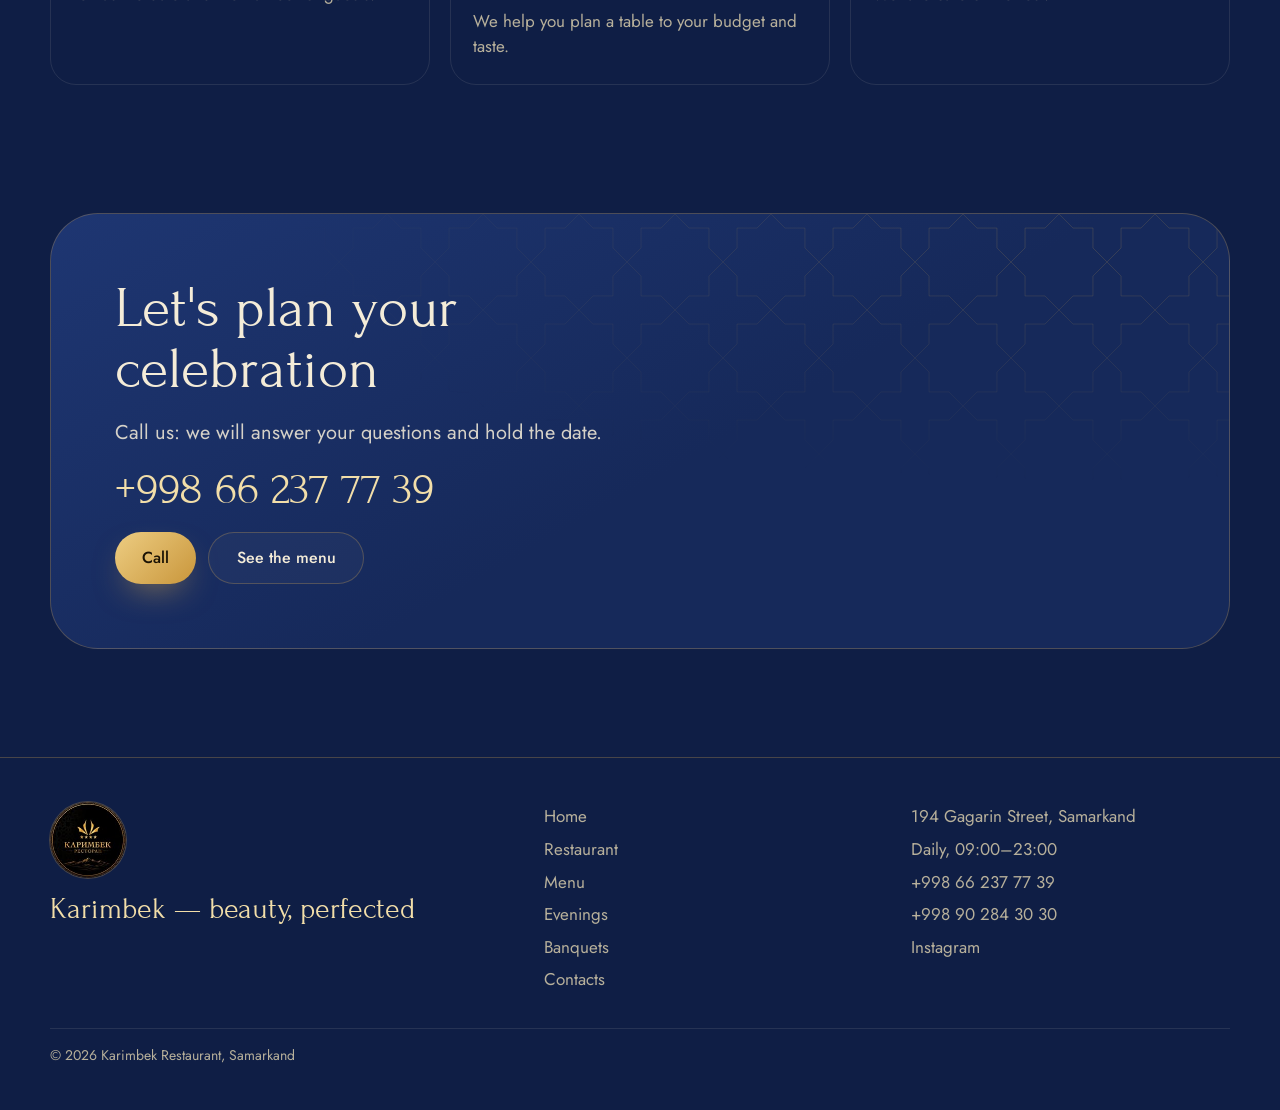
==== commit fd7d89c5: "Лазурный фон, без ленты, плотнее отступы - Убрана бегущая лента кухонь, которая дёргалась при прокру" ====
--- a/banquets.html
+++ b/banquets.html
@@ -5,7 +5,7 @@
 <meta name="viewport" content="width=device-width, initial-scale=1, viewport-fit=cover">
 <title data-i18n="ban.title">Банкеты и праздники — Каримбек, Самарканд</title>
 <meta name="description" content="Банкеты в ресторане «Каримбек» в Самарканде: дни рождения, семейные торжества, корпоративные ужины и столы для туристических групп. Зал или терраса, музыка и свет.">
-<meta name="theme-color" content="#090E1C">
+<meta name="theme-color" content="#0F1E45">
 <meta name="robots" content="noindex, nofollow">
 <link rel="icon" href="assets/img/logo.jpg">
 <script>document.documentElement.classList.add('js');setTimeout(function(){document.documentElement.classList.add('ready')},1800)</script>
--- a/assets/css/style.css
+++ b/assets/css/style.css
@@ -5,9 +5,9 @@
    ===================================================== */
 
 :root {
-  --night: #090E1C;
-  --lapis: #111A33;
-  --lapis-2: #1A2750;
+  --night: #0F1E45;
+  --lapis: #16295A;
+  --lapis-2: #1E3672;
   --gold: #D9A94F;
   --gold-hi: #F2DEA9;
   --ivory: #F4ECD8;
@@ -51,7 +51,7 @@
   overflow-x: clip;
   background: var(--night);
   color: var(--ivory);
-  font: 400 1.0625rem/1.65 var(--text);
+  font: 400 1.0625rem/1.5 var(--text);
   -webkit-font-smoothing: antialiased;
 }
 
@@ -106,11 +106,11 @@
 .lead {
   max-width: 36em;
   font-size: clamp(1.06rem, 2.4vw, 1.25rem);
-  line-height: 1.6;
+  line-height: 1.45;
   color: rgba(244, 236, 216, .86);
 }
 
-.prose { display: grid; gap: 1.1em; max-width: 38em; }
+.prose { display: grid; gap: .85em; max-width: 38em; }
 .prose p { color: rgba(244, 236, 216, .84); }
 
 /* слова заголовков поднимаются из-под маски */
@@ -245,7 +245,7 @@
 .arch__clip img { width: 100%; height: 100%; object-fit: cover; }
 .arch__clip::after {
   content: ""; position: absolute; inset: 0;
-  background: linear-gradient(180deg, rgba(9, 14, 28, 0) 55%, rgba(9, 14, 28, .5));
+  background: linear-gradient(180deg, rgba(15, 30, 69, 0) 55%, rgba(15, 30, 69, .5));
 }
 .arch__frame {
   position: absolute; inset: 0; z-index: -1;
@@ -316,7 +316,7 @@
   transition: background-color .4s, border-color .4s;
 }
 .hdr.is-stuck, .menu-open .hdr {
-  background: rgba(9, 14, 28, .82);
+  background: rgba(15, 30, 69, .86);
   -webkit-backdrop-filter: blur(14px); backdrop-filter: blur(14px);
   border-bottom-color: var(--hair);
 }
@@ -332,7 +332,7 @@
   .nav {
     display: flex; gap: 2px; padding: 5px;
     border: 1px solid var(--line); border-radius: 999px;
-    background: rgba(17, 26, 51, .55);
+    background: rgba(22, 41, 90, .6);
   }
   .nav a {
     padding: .6em 1.05em; border-radius: 999px;
@@ -397,7 +397,7 @@
   position: fixed; left: 12px; right: 12px; bottom: calc(12px + env(safe-area-inset-bottom)); z-index: 90;
   display: flex; gap: 8px; padding: 7px;
   border: 1px solid var(--line); border-radius: 999px;
-  background: rgba(17, 26, 51, .88);
+  background: rgba(22, 41, 90, .9);
   -webkit-backdrop-filter: blur(14px); backdrop-filter: blur(14px);
   transform: translateY(160%);
   transition: transform .6s var(--ease);
@@ -416,8 +416,8 @@
     radial-gradient(70% 46% at 80% 16%, rgba(217, 169, 79, .17), transparent 70%),
     radial-gradient(60% 40% at 0% 78%, rgba(53, 181, 172, .08), transparent 70%);
 }
-.hero__grid { display: grid; gap: 52px; }
-.hero__copy { display: grid; gap: 22px; justify-items: start; }
+.hero__grid { display: grid; gap: 40px; }
+.hero__copy { display: grid; gap: 18px; justify-items: start; }
 .hero__art { position: relative; justify-self: center; width: min(70vw, 300px); }
 
 .chip--float { position: absolute; z-index: 2; }
@@ -429,7 +429,7 @@
 @media (min-width: 960px) {
   .hero { padding-top: calc(var(--hdr) + 56px); padding-bottom: 80px; }
   .hero__grid { grid-template-columns: 1.3fr .7fr; align-items: center; gap: 48px; }
-  .hero__copy { gap: 28px; }
+  .hero__copy { gap: 22px; }
   .hero__art { width: min(100%, 330px); }
   .chip--a { left: -34%; }
   .chip--b { right: -8%; }
@@ -457,7 +457,7 @@
 }
 .tile img { width: 100%; height: 100%; object-fit: cover; transition: scale 1.4s var(--ease); }
 .tile:hover img { scale: 1.07; }
-.tile::after { content: ""; position: absolute; inset: 0; background: linear-gradient(180deg, transparent 45%, rgba(9, 14, 28, .78)); }
+.tile::after { content: ""; position: absolute; inset: 0; background: linear-gradient(180deg, transparent 45%, rgba(15, 30, 69, .78)); }
 .tile__label {
   position: absolute; left: 9px; right: 9px; bottom: 9px; z-index: 1;
   display: flex; align-items: center; justify-content: space-between; gap: 8px;
@@ -474,57 +474,35 @@
 
 /* ---------- Секции ---------- */
 
-.section { position: relative; isolation: isolate; padding-block: clamp(72px, 11vw, 136px); }
-.section--tight { padding-block: clamp(40px, 7vw, 80px); }
-
-.two { display: grid; gap: 28px; }
+.section { position: relative; isolation: isolate; padding-block: clamp(56px, 9vw, 108px); }
+.section--tight { padding-block: clamp(32px, 5.6vw, 64px); }
+
+.two { display: grid; gap: 22px; }
 @media (min-width: 900px) { .two { grid-template-columns: 1fr 1fr; gap: 72px; align-items: start; } }
 
-/* бегущая лента кухонь — движется вместе с прокруткой */
-.band {
-  overflow: hidden; margin-top: clamp(56px, 9vw, 104px);
-  padding-block: clamp(22px, 4.5vw, 44px);
-  border-block: 1px solid var(--line);
-}
-.band__row {
-  display: flex; width: max-content;
-  font: 400 clamp(2.3rem, 9vw, 5.25rem)/1.12 var(--display); white-space: nowrap;
-  translate: calc(var(--p, 0) * -22%) 0;
-  will-change: translate;
-}
-.band__row--rev { translate: calc(-24% + var(--p, 0) * 22%) 0; }
-.band__set { display: flex; align-items: center; gap: .42em; padding-right: .42em; }
-.band__set span { color: var(--gold-hi); }
-.band__set .o { color: transparent; -webkit-text-stroke: 1px var(--gold); }
-.star {
-  position: relative; flex: none; display: inline-block;
-  width: .2em; height: .2em; background: var(--gold);
-}
-.star::after { content: ""; position: absolute; inset: 0; background: inherit; transform: rotate(45deg); }
-
 /* блюда */
-.food__grid { display: grid; gap: 48px; }
+.food__grid { display: grid; gap: 38px; }
 .food__art { width: min(62vw, 290px); justify-self: center; }
 @media (min-width: 900px) {
   .food__grid { grid-template-columns: .75fr 1.25fr; gap: 88px; align-items: center; }
   .food__art { width: min(100%, 330px); }
 }
 
-.rows { list-style: none; margin: 30px 0 34px; padding: 0; }
-.rows > * { padding: 22px 0; }
+.rows { list-style: none; margin: 24px 0 27px; padding: 0; }
+.rows > * { padding: 17px 0; }
 .rows > *:last-child { border-bottom: 1px solid var(--line); }
-.rows h3 { margin-bottom: .32em; font-size: clamp(1.45rem, 4.4vw, 1.9rem); color: var(--gold-hi); }
+.rows h3 { margin-bottom: .22em; font-size: clamp(1.45rem, 4.4vw, 1.9rem); color: var(--gold-hi); }
 .rows p { max-width: 34em; color: var(--muted); }
 
 /* вечерняя сцена */
 .stage {
   position: relative; isolation: isolate; overflow: hidden;
-  display: grid; gap: 34px;
-  padding: clamp(28px, 6vw, 76px);
+  display: grid; gap: 27px;
+  padding: clamp(24px, 5vw, 60px);
   border: 1px solid var(--line); border-radius: clamp(28px, 5vw, 48px);
-  background: linear-gradient(160deg, #17234C, #0C1330 62%);
-}
-.stage__body { display: grid; gap: 22px; justify-items: start; }
+  background: linear-gradient(160deg, #213B7C, #142659 62%);
+}
+.stage__body { display: grid; gap: 18px; justify-items: start; }
 .stage__photo { width: 100%; max-width: 380px; aspect-ratio: 5 / 4; border-radius: 26px; overflow: hidden; justify-self: center; border: 1px solid var(--line); }
 .stage__photo { position: relative; }
 .stage__photo img { position: absolute; inset: 0; width: 100%; height: 100%; object-fit: cover; object-position: 50% 100%; }
@@ -562,7 +540,7 @@
 .is-live .lights i, .is-live .eq i, .is-live.eq i { animation-play-state: running; }
 
 /* карточки */
-.cards { display: grid; gap: 14px; margin-top: 38px; }
+.cards { display: grid; gap: 12px; margin-top: 30px; }
 @media (min-width: 768px) {
   .cards { grid-template-columns: repeat(3, 1fr); gap: 20px; }
   .cards--4 { grid-template-columns: repeat(2, 1fr); }
@@ -571,10 +549,10 @@
 
 .card {
   position: relative; overflow: hidden;
-  display: grid; gap: 10px; align-content: start;
-  padding: 28px 26px 30px;
+  display: grid; gap: 8px; align-content: start;
+  padding: 22px 22px 24px;
   border: 1px solid var(--hair); border-radius: 28px;
-  background: linear-gradient(165deg, rgba(26, 39, 80, .78), rgba(17, 26, 51, .5));
+  background: linear-gradient(165deg, rgba(33, 59, 124, .62), rgba(22, 41, 90, .45));
   color: inherit; text-decoration: none;
   transition: border-color .4s, translate .5s var(--ease), opacity .9s var(--ease), transform .9s var(--ease);
 }
@@ -591,7 +569,7 @@
 
 /* факты: адрес, часы, телефон */
 .facts { margin: 0; display: grid; }
-.facts > div { display: grid; gap: 4px; padding: 20px 0; }
+.facts > div { display: grid; gap: 3px; padding: 16px 0; }
 .facts > div:last-child { border-bottom: 1px solid var(--line); }
 .facts dt { font-size: .92rem; color: var(--muted); }
 .facts dd { margin: 0; font: 400 clamp(1.35rem, 4.2vw, 1.8rem)/1.25 var(--display); color: var(--ivory); }
@@ -599,15 +577,15 @@
 .facts a { text-decoration: none; transition: color .3s; }
 .facts a:hover { color: var(--gold); }
 
-.visit__grid { display: grid; gap: 40px; }
-.visit__lead { display: grid; gap: 26px; justify-items: start; }
+.visit__grid { display: grid; gap: 32px; }
+.visit__lead { display: grid; gap: 21px; justify-items: start; }
 @media (min-width: 900px) { .visit__grid { grid-template-columns: 1fr 1fr; gap: 72px; align-items: center; } }
 
 /* приглашение */
 .cta {
   position: relative; isolation: isolate; overflow: hidden;
-  display: grid; gap: 22px; justify-items: start;
-  padding: clamp(30px, 7vw, 80px);
+  display: grid; gap: 18px; justify-items: start;
+  padding: clamp(24px, 5.6vw, 64px);
   border: 1px solid var(--line); border-radius: clamp(28px, 5vw, 48px);
   background: linear-gradient(150deg, var(--lapis-2), var(--lapis) 55%);
   scroll-margin-top: calc(var(--hdr) + 20px);
@@ -618,8 +596,8 @@
 /* ---------- Внутренние страницы ---------- */
 
 .phero { position: relative; isolation: isolate; padding: calc(var(--hdr) + 36px) 0 clamp(36px, 7vw, 80px); }
-.phero__grid { display: grid; gap: 48px; }
-.phero__copy { display: grid; gap: 22px; justify-items: start; }
+.phero__grid { display: grid; gap: 38px; }
+.phero__copy { display: grid; gap: 18px; justify-items: start; }
 .phero__art { position: relative; justify-self: center; width: min(58vw, 260px); }
 @media (min-width: 960px) {
   .phero { padding-top: calc(var(--hdr) + 64px); }
@@ -640,7 +618,7 @@
 .mnav {
   position: sticky; top: var(--hdr); z-index: 40;
   padding: 10px 0 20px;
-  background: linear-gradient(var(--night) 72%, rgba(9, 14, 28, 0));
+  background: linear-gradient(var(--night) 72%, rgba(15, 30, 69, 0));
 }
 .mnav__in {
   display: flex; gap: 8px; overflow-x: auto; scrollbar-width: none;
@@ -656,8 +634,8 @@
 }
 .mnav a.is-on { background: var(--gold); border-color: var(--gold); color: var(--ink); font-weight: 500; }
 
-.mcat { display: grid; gap: 22px; padding-block: clamp(36px, 6vw, 64px); scroll-margin-top: calc(var(--hdr) + 72px); }
-.mcat__head { display: grid; gap: 12px; align-content: start; }
+.mcat { display: grid; gap: 18px; padding-block: clamp(29px, 5vw, 51px); scroll-margin-top: calc(var(--hdr) + 72px); }
+.mcat__head { display: grid; gap: 10px; align-content: start; }
 .mcat__head h2 { font-size: clamp(1.9rem, 5.8vw, 3rem); color: var(--gold-hi); }
 .mcat__head p { max-width: 26em; color: var(--muted); }
 .mcat__art { width: min(52vw, 220px); margin-top: 14px; }
@@ -666,7 +644,7 @@
   .mcat__head { position: sticky; top: calc(var(--hdr) + 92px); align-self: start; }
 }
 .dishes { list-style: none; margin: 0; padding: 0; }
-.dishes li { padding: 17px 0; font: 400 clamp(1.25rem, 3.8vw, 1.55rem)/1.25 var(--display); }
+.dishes li { padding: 14px 0; font: 400 clamp(1.25rem, 3.8vw, 1.55rem)/1.25 var(--display); }
 .dishes li:last-child { border-bottom: 1px solid var(--line); }
 .dishes span { display: block; }
 
@@ -677,8 +655,8 @@
 .phero--show .lights i { width: 90%; }
 @media (min-width: 900px) { .phero--show .lights i { width: 46%; } }
 
-.feat { display: grid; gap: 26px; padding-block: clamp(32px, 6vw, 64px); align-items: center; }
-.feat__body { display: grid; gap: 16px; }
+.feat { display: grid; gap: 21px; padding-block: clamp(26px, 5vw, 51px); align-items: center; }
+.feat__body { display: grid; gap: 13px; }
 .feat h2 { font-size: clamp(1.9rem, 5.8vw, 3rem); color: var(--gold-hi); }
 .feat p { max-width: 32em; color: rgba(244, 236, 216, .84); }
 .feat__art {
@@ -686,7 +664,7 @@
   display: grid; place-items: center;
   aspect-ratio: 16 / 10;
   border: 1px solid var(--hair); border-radius: 32px;
-  background: linear-gradient(160deg, #17234C, #0C1330 70%);
+  background: linear-gradient(160deg, #213B7C, #142659 70%);
 }
 .feat__art .rosette { top: 50%; width: 92%; opacity: .8; }
 .feat__art img { position: absolute; inset: 0; width: 100%; height: 100%; object-fit: cover; object-position: 50% 100%; }
@@ -703,9 +681,9 @@
 @keyframes sweep { to { transform: rotate(360deg); } }
 
 /* банкеты: шаги */
-.steps { counter-reset: step; list-style: none; display: grid; gap: 14px; margin: 38px 0 0; padding: 0; }
+.steps { counter-reset: step; list-style: none; display: grid; gap: 12px; margin: 30px 0 0; padding: 0; }
 @media (min-width: 860px) { .steps { grid-template-columns: repeat(3, 1fr); gap: 20px; } }
-.steps li { counter-increment: step; display: grid; gap: 8px; align-content: start; padding: 26px 26px 30px; border: 1px solid var(--hair); border-radius: 28px; }
+.steps li { counter-increment: step; display: grid; gap: 8px; align-content: start; padding: 21px 22px 24px; border: 1px solid var(--hair); border-radius: 26px; }
 .steps li::before {
   content: counter(step);
   font: 400 3.4rem/1 var(--display);
@@ -717,17 +695,18 @@
 
 /* ---------- Подвал ---------- */
 
-.ftr { margin-top: clamp(24px, 5vw, 56px); padding: 56px 0 calc(112px + env(safe-area-inset-bottom)); border-top: 1px solid var(--line); }
+.ftr { margin-top: clamp(20px, 4vw, 44px); padding: 44px 0 calc(112px + env(safe-area-inset-bottom)); border-top: 1px solid var(--line); }
 @media (min-width: 768px) { .ftr { padding-bottom: 44px; } }
-.ftr__grid { display: grid; gap: 36px; }
+.ftr__grid { display: grid; gap: 28px; }
 @media (min-width: 860px) { .ftr__grid { grid-template-columns: 1.4fr 1fr 1fr; gap: 48px; } }
-.ftr__brand { display: grid; gap: 18px; justify-items: start; align-content: start; }
+.ftr__brand { display: grid; gap: 14px; justify-items: start; align-content: start; }
 .ftr__brand img { width: 76px; height: 76px; border-radius: 50%; box-shadow: 0 0 0 1px var(--line); }
 .ftr__tag { font: 400 clamp(1.5rem, 5vw, 1.9rem)/1.15 var(--display); color: var(--gold-hi); }
-.ftr__col { display: grid; gap: 6px; align-content: start; color: var(--muted); }
-.ftr__col a { padding: .28em 0; text-decoration: none; transition: color .3s; }
+.ftr__col { display: grid; gap: 2px; align-content: start; color: var(--muted); line-height: 1.4; }
+.ftr__col > * { padding: .2em 0; }
+.ftr__col a { text-decoration: none; transition: color .3s; }
 .ftr__col a:hover { color: var(--gold-hi); }
-.ftr__fine { margin-top: 40px; padding-top: 20px; border-top: 1px solid var(--hair); font-size: .875rem; color: var(--muted); }
+.ftr__fine { margin-top: 32px; padding-top: 16px; border-top: 1px solid var(--hair); font-size: .875rem; color: var(--muted); }
 
 /* ---------- Меньше движения ---------- */
 
@@ -754,3 +733,18 @@
   -webkit-mask-image: linear-gradient(#000 45%, transparent 96%);
   mask-image: linear-gradient(#000 45%, transparent 96%);
 }
+
+/* «Где сесть» на телефоне: узкие строки — иконка слева, текст справа */
+@media (max-width: 767px) {
+  .cards--spots { gap: 10px; }
+  .cards--spots .card {
+    grid-template-columns: 32px 1fr; align-items: center; column-gap: 14px; row-gap: 2px;
+    padding: 14px 16px; border-radius: 18px;
+  }
+  .cards--spots .card__ico { grid-row: span 2; width: 32px; height: 32px; margin: 0; }
+  .cards--spots .card h3 { font-size: 1.3rem; line-height: 1.1; }
+  .cards--spots .card p { font-size: .95rem; line-height: 1.35; }
+  .cards--spots a.card { padding-right: 56px; }
+  .cards--spots .card > .go { top: 50%; right: 14px; translate: 0 -50%; width: 30px; height: 30px; }
+  .cards--spots a.card:hover { translate: none; }
+}
